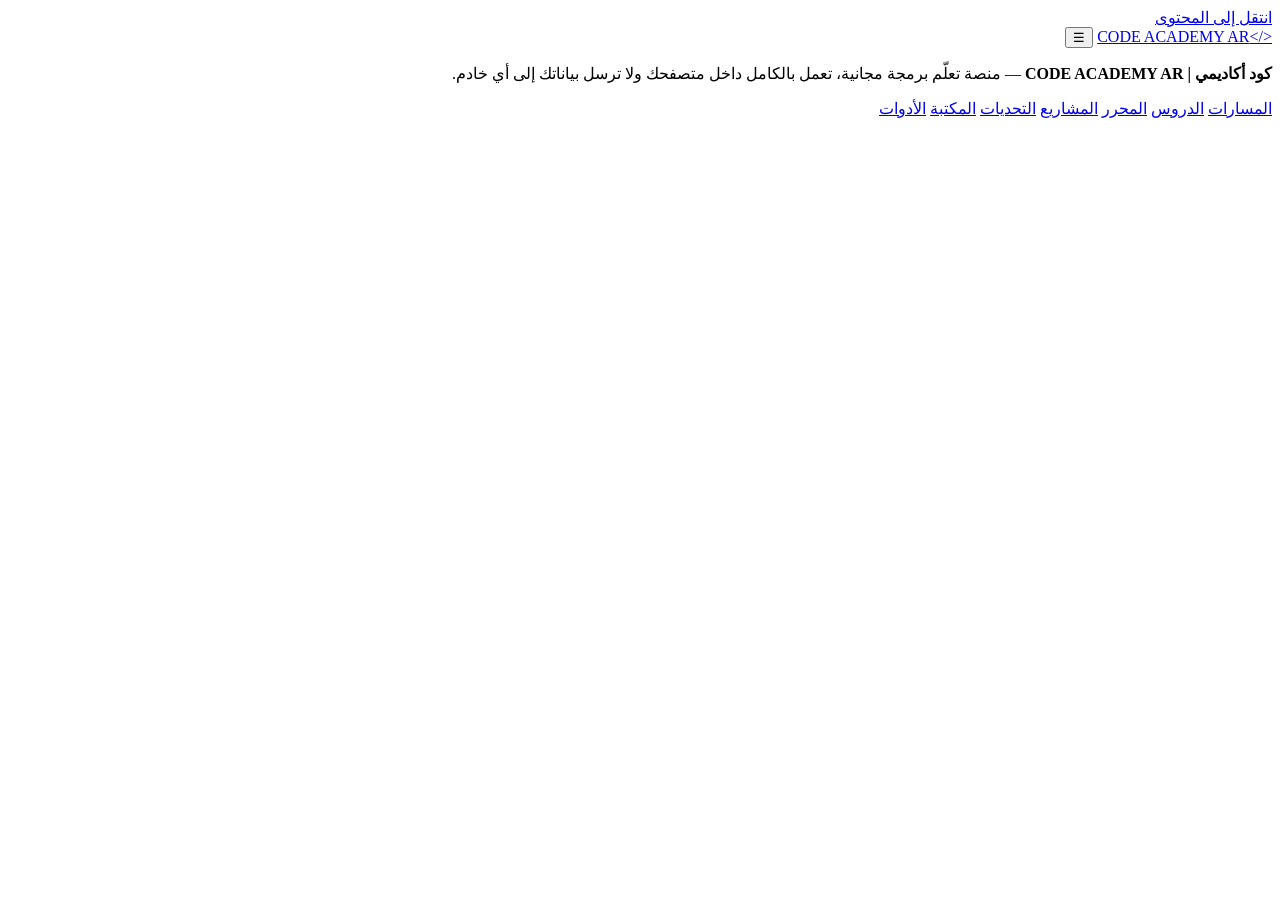
==== index.html @ 4ff0b5d8 "Add files via upload" ====
<!doctype html>
<html lang="ar" dir="rtl">
<head>
<meta charset="utf-8">
<meta name="viewport" content="width=device-width,initial-scale=1">
<title>كود أكاديمي | CODE ACADEMY AR</title>
<meta name="description" content="منصة عربية مجانية لتعلّم البرمجة: دروس وتمارين ومحرر أكواد تفاعلي يعمل داخل المتصفح بلا حساب.">
<meta name="theme-color" content="#0b1020">
<link rel="icon" href="data:image/svg+xml,%3Csvg xmlns='http://www.w3.org/2000/svg' viewBox='0 0 32 32'%3E%3Crect width='32' height='32' rx='8' fill='%237c5cff'/%3E%3Cpath d='M12 10l-6 6 6 6M20 10l6 6-6 6' stroke='%23fff' stroke-width='2.5' fill='none'/%3E%3C/svg%3E">
<link rel="stylesheet" href="css/style.css">
</head>
<body>
<a class="skip" href="#app">انتقل إلى المحتوى</a>
<header class="top">
<a class="logo" href="#/home"><span class="lg" aria-hidden="true">&lt;/&gt;</span>CODE ACADEMY AR</a>
<button id="menu" class="btn alt" aria-label="القائمة" aria-expanded="false">☰</button>
<nav id="nav" aria-label="التنقل الرئيسي"></nav>
</header>
<main id="app" tabindex="-1"></main>
<footer>
<p><b>كود أكاديمي | CODE ACADEMY AR</b> — منصة تعلّم برمجة مجانية، تعمل بالكامل داخل متصفحك ولا ترسل بياناتك إلى أي خادم.</p>
<p><a href="#/paths">المسارات</a> <a href="#/lessons">الدروس</a> <a href="#/editor">المحرر</a> <a href="#/projects">المشاريع</a> <a href="#/challenges">التحديات</a> <a href="#/library">المكتبة</a> <a href="#/tools">الأدوات</a></p>
</footer>
<div id="toast" role="status" aria-live="polite"></div>
<script src="js/app.js"></script>
</body>
</html>
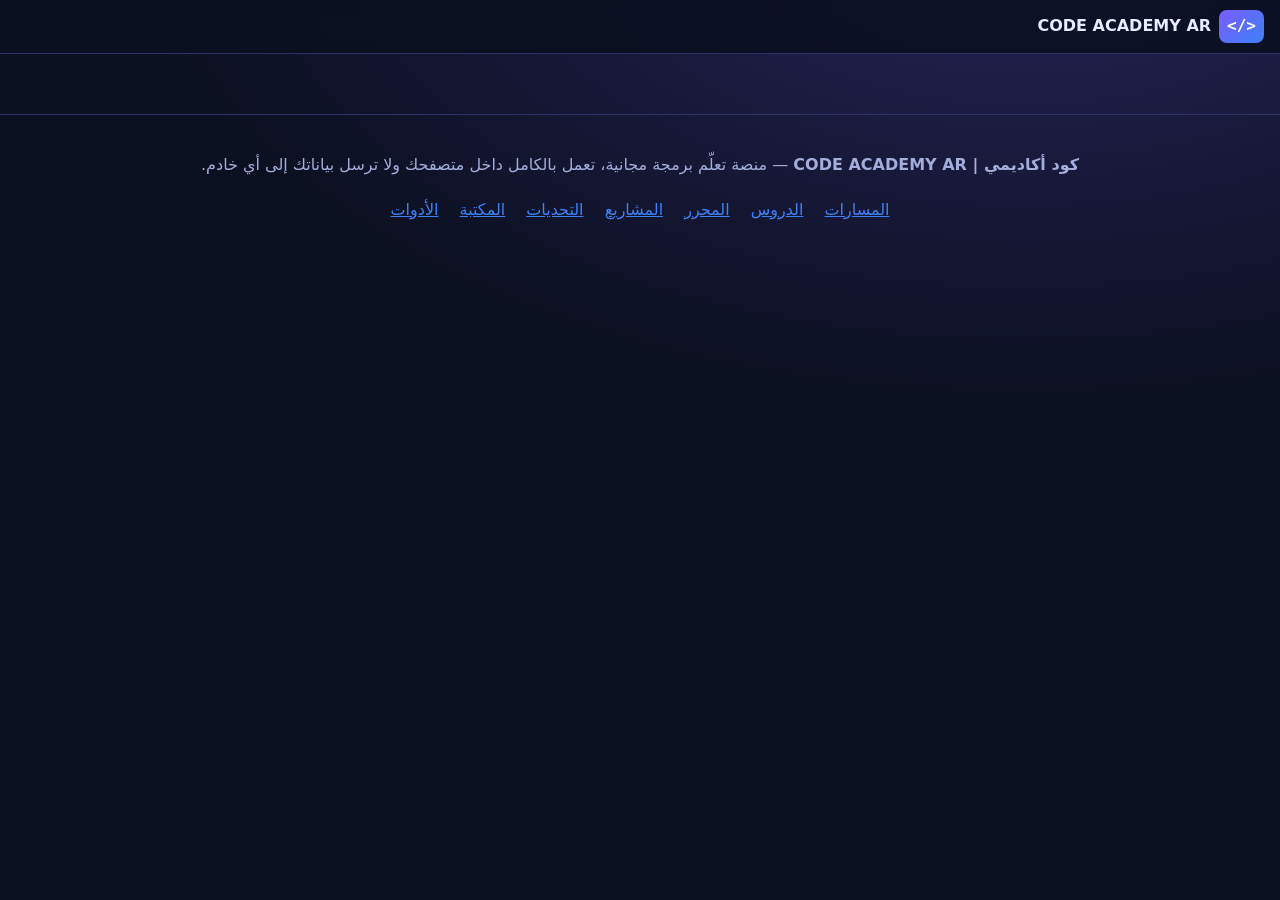
==== commit d4bd9c2c: "Update stylesheet link in index.html" ====
--- a/index.html
+++ b/index.html
@@ -7,7 +7,7 @@
 <meta name="description" content="منصة عربية مجانية لتعلّم البرمجة: دروس وتمارين ومحرر أكواد تفاعلي يعمل داخل المتصفح بلا حساب.">
 <meta name="theme-color" content="#0b1020">
 <link rel="icon" href="data:image/svg+xml,%3Csvg xmlns='http://www.w3.org/2000/svg' viewBox='0 0 32 32'%3E%3Crect width='32' height='32' rx='8' fill='%237c5cff'/%3E%3Cpath d='M12 10l-6 6 6 6M20 10l6 6-6 6' stroke='%23fff' stroke-width='2.5' fill='none'/%3E%3C/svg%3E">
-<link rel="stylesheet" href="css/style.css">
+<link rel="stylesheet" href="style.css">
 </head>
 <body>
 <a class="skip" href="#app">انتقل إلى المحتوى</a>
--- a/style.css
+++ b/style.css
@@ -0,0 +1,53 @@
+/* ===== المتغيرات والثيم ===== */
+:root{--bg:#0b1020;--bg2:#121935;--card:#161e3f;--bd:#2a3466;--tx:#e8ecff;--mu:#a3aedc;--ac:#7c5cff;--ac2:#3b82f6;--ok:#34d399;--er:#f87171;--r:14px;--sh:0 8px 28px rgba(0,0,0,.35);--g:linear-gradient(135deg,var(--ac),var(--ac2))}
+[data-theme=light]{--bg:#f5f6fc;--bg2:#e9ecfa;--card:#fff;--bd:#cdd3ee;--tx:#171c3a;--mu:#4a5385;--sh:0 6px 20px rgba(40,50,120,.12)}
+/* ===== إعادة الضبط والخطوط ===== */
+*{box-sizing:border-box}
+body{margin:0;background:radial-gradient(900px 500px at 80% -10%,rgba(124,92,255,.25),transparent),var(--bg);color:var(--tx);font:16px/1.8 Tahoma,"Segoe UI","Noto Naskh Arabic",system-ui,sans-serif;min-height:100vh}
+h1,h2,h3{line-height:1.35;margin:.2em 0 .5em}
+a{color:var(--ac2)}
+pre,code,textarea{font-family:Consolas,"Courier New",monospace}
+:focus-visible{outline:3px solid var(--ac2);outline-offset:2px}
+.skip{position:absolute;inset-inline-start:-999px}.skip:focus{inset-inline-start:8px;top:8px;background:var(--card);padding:6px 10px;z-index:99}
+/* ===== شريط التنقل ===== */
+.top{position:sticky;top:0;z-index:20;display:flex;align-items:center;gap:12px;flex-wrap:wrap;padding:10px 16px;background:color-mix(in srgb,var(--bg) 90%,transparent);backdrop-filter:blur(8px);border-bottom:1px solid var(--bd)}
+.logo{display:flex;align-items:center;gap:8px;font-weight:700;color:var(--tx);text-decoration:none;margin-inline-end:auto}
+.lg{background:var(--g);color:#fff;border-radius:8px;padding:2px 8px;font-family:monospace;direction:ltr}
+#nav{display:none;width:100%;flex-direction:column}
+#nav.open{display:flex}
+#nav a{color:var(--mu);text-decoration:none;padding:10px 12px;border-radius:10px;min-height:44px}
+#nav a.on,#nav a:hover{color:var(--tx);background:var(--bg2)}
+#menu{min-width:44px}
+/* ===== الصفحة الرئيسية والبطاقات ===== */
+main{max-width:1050px;margin:auto;padding:20px 16px 40px;outline:0}
+.hero{padding:28px 0}.hero h1{font-size:clamp(1.8rem,6vw,3rem)}.hero p{color:var(--mu);max-width:60ch}
+.row{display:flex;flex-wrap:wrap;gap:10px;margin:14px 0}
+.grid{display:grid;gap:14px;grid-template-columns:repeat(auto-fill,minmax(250px,1fr))}
+.card{background:var(--card);border:1px solid var(--bd);border-radius:var(--r);padding:16px;box-shadow:var(--sh)}
+.card small,.mu{color:var(--mu)}
+.tag{display:inline-block;background:var(--bg2);border:1px solid var(--bd);border-radius:99px;padding:0 10px;font-size:.8rem;margin-inline-end:6px}
+.btn{display:inline-block;background:var(--g);color:#fff;border:0;border-radius:10px;padding:10px 16px;min-height:44px;font:inherit;cursor:pointer;text-decoration:none;transition:transform .15s,box-shadow .15s}
+.btn:hover{transform:translateY(-1px);box-shadow:0 0 18px rgba(124,92,255,.5)}
+.btn.alt{background:var(--bg2);color:var(--tx);border:1px solid var(--bd)}
+.btn.ok{background:var(--ok);color:#052}
+/* ===== المسارات والدروس ===== */
+.bar{height:12px;background:var(--bg2);border-radius:9px;overflow:hidden}.bar i{display:block;height:100%;background:var(--g)}
+.code,pre.code{direction:ltr;text-align:left;background:#0a0f24;color:#d6e0ff;border:1px solid var(--bd);border-radius:12px;padding:12px;overflow:auto;white-space:pre-wrap;margin:8px 0}
+.box{background:var(--bg2);border-inline-start:4px solid var(--ac);padding:8px 12px;border-radius:8px;margin:10px 0}
+.opts{display:grid;gap:8px;margin:8px 0}
+/* ===== محرر الأكواد والمعاينة ===== */
+.tab{background:var(--bg2);color:var(--tx);border:1px solid var(--bd);border-radius:10px 10px 0 0;padding:8px 18px;min-height:44px;cursor:pointer;font:inherit}
+.tab.on{background:var(--ac);color:#fff}
+textarea,input,select{width:100%;background:var(--card);color:var(--tx);border:1px solid var(--bd);border-radius:10px;padding:10px;font-size:1rem}
+#src{height:260px;direction:ltr;text-align:left;resize:vertical;tab-size:2}
+#prev{width:100%;height:320px;border:1px solid var(--bd);border-radius:12px;background:#fff}
+/* ===== المشاريع والتحديات والأدوات ===== */
+details{background:var(--card);border:1px solid var(--bd);border-radius:12px;padding:10px 14px;margin:8px 0}
+.out{white-space:pre-wrap;color:var(--ok);margin:6px 0}.out.bad{color:var(--er)}
+/* ===== النوافذ وحالات التحميل والخطأ ===== */
+#toast{position:fixed;bottom:18px;inset-inline:16px;margin:auto;max-width:420px;text-align:center;background:var(--card);border:1px solid var(--ac);padding:10px;border-radius:12px;opacity:0;transform:translateY(20px);transition:.25s;pointer-events:none;z-index:50}
+#toast.on{opacity:1;transform:none}
+footer{border-top:1px solid var(--bd);padding:20px 16px;text-align:center;color:var(--mu)}footer a{margin:0 8px}
+/* ===== الاستجابة ===== */
+@media(min-width:860px){#menu{display:none}#nav{display:flex;flex-direction:row;width:auto;flex-wrap:wrap}.top{flex-wrap:nowrap}#nav a{padding:6px 10px;min-height:0;font-size:.9rem}}
+@media(prefers-reduced-motion:reduce){*{transition:none!important;animation:none!important;scroll-behavior:auto!important}}
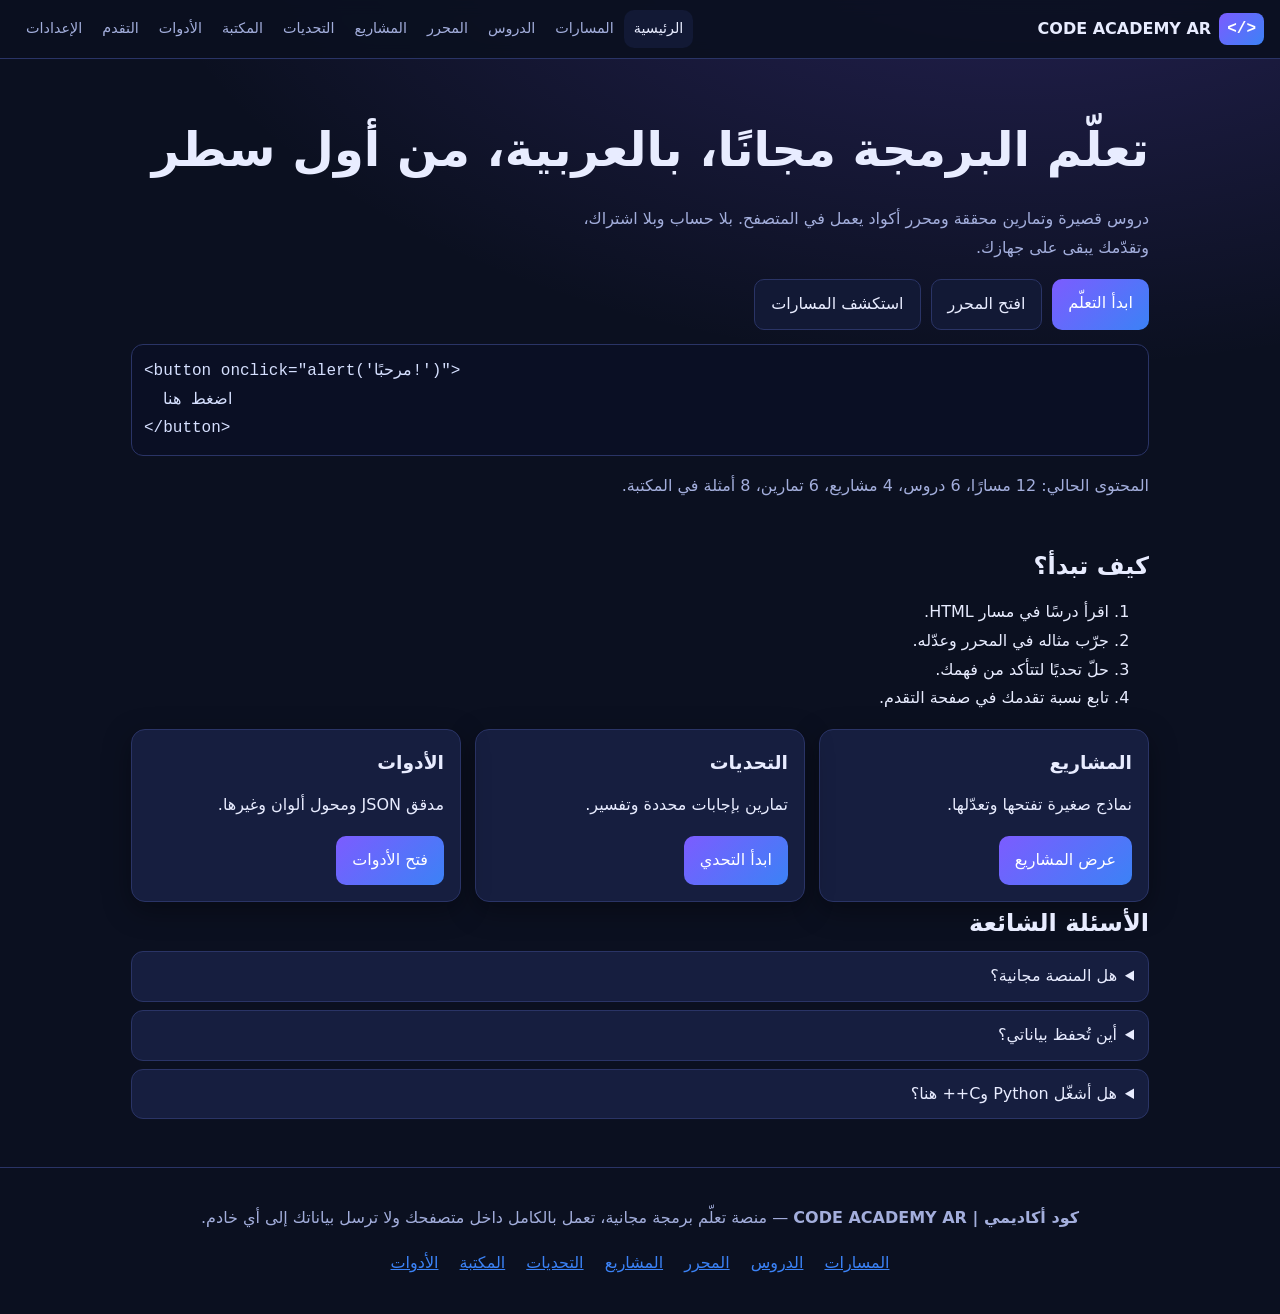
==== commit 6b90e86b: "Update script source path in index.html" ====
--- a/index.html
+++ b/index.html
@@ -22,6 +22,6 @@
 <p><a href="#/paths">المسارات</a> <a href="#/lessons">الدروس</a> <a href="#/editor">المحرر</a> <a href="#/projects">المشاريع</a> <a href="#/challenges">التحديات</a> <a href="#/library">المكتبة</a> <a href="#/tools">الأدوات</a></p>
 </footer>
 <div id="toast" role="status" aria-live="polite"></div>
-<script src="js/app.js"></script>
+<script src="app.js"></script>
 </body>
 </html>
